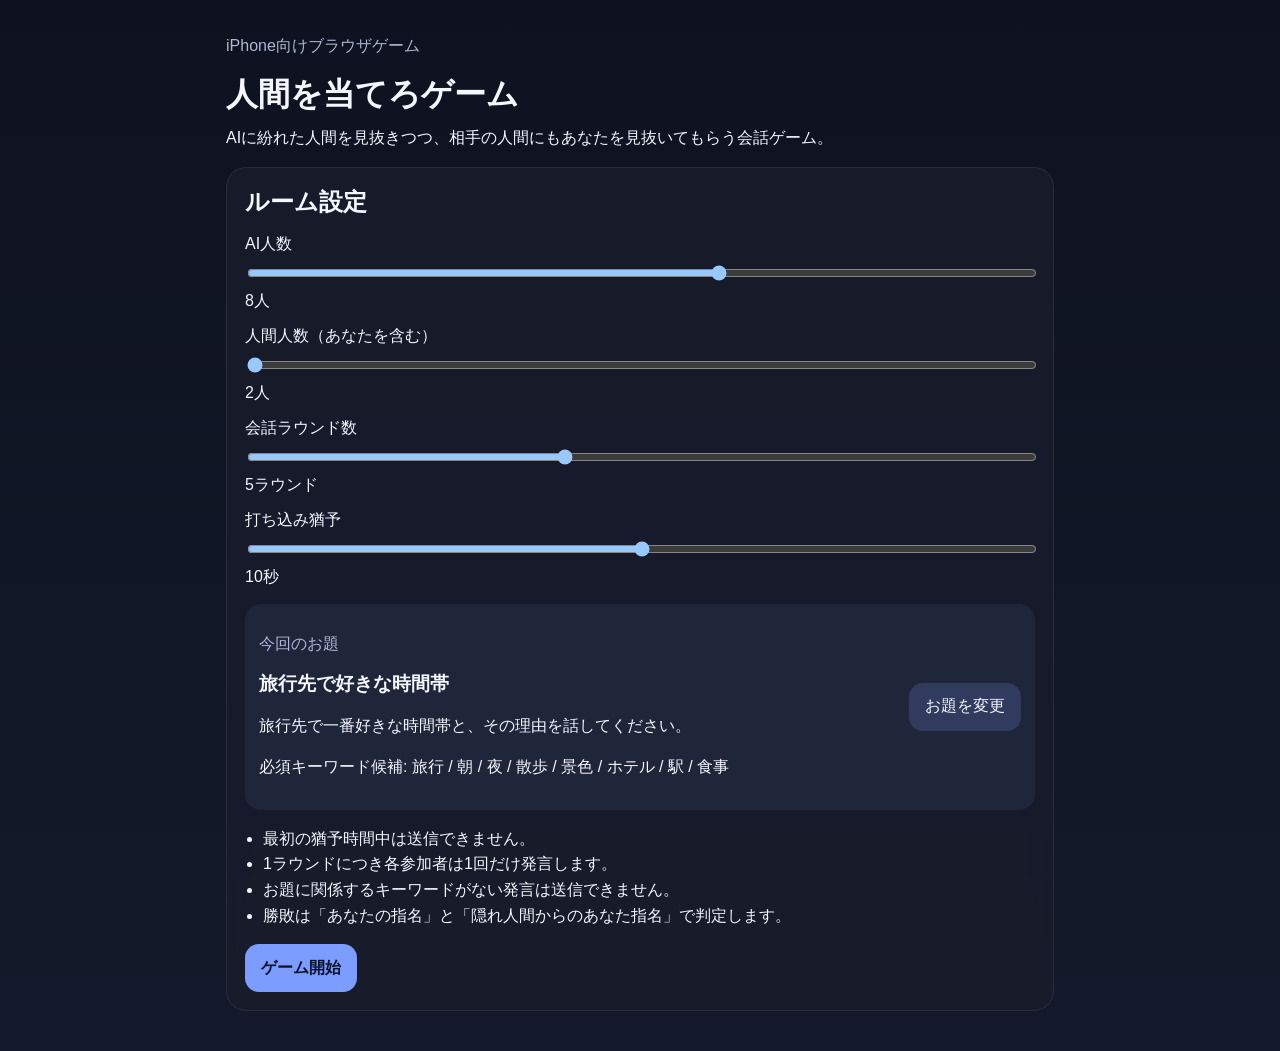
==== web/index.html @ c5b56baf "Bootstrap AIwolf with guess-the-humans MVP migrated from python2#1 - web/: PR copy + Codex streak-li" ====
<!DOCTYPE html>
<html lang="ja">
<head>
  <meta charset="UTF-8">
  <meta name="viewport" content="width=device-width, initial-scale=1.0, viewport-fit=cover">
  <title>人間を当てろゲーム</title>
  <link rel="stylesheet" href="./styles.css">
</head>
<body>
  <div class="app-shell">
    <header class="hero">
      <p class="eyebrow">iPhone向けブラウザゲーム</p>
      <h1>人間を当てろゲーム</h1>
      <p class="hero-copy">AIに紛れた人間を見抜きつつ、相手の人間にもあなたを見抜いてもらう会話ゲーム。</p>
    </header>

    <main id="app" class="panel-stack">
      <section class="panel" id="setup-panel">
        <h2>ルーム設定</h2>
        <div class="setup-grid">
          <label>
            AI人数
            <input id="ai-count" type="range" min="2" max="12" value="8">
            <span id="ai-count-value">8人</span>
          </label>
          <label>
            人間人数（あなたを含む）
            <input id="human-count" type="range" min="2" max="4" value="2">
            <span id="human-count-value">2人</span>
          </label>
          <label>
            会話ラウンド数
            <input id="round-count" type="range" min="3" max="8" value="5">
            <span id="round-count-value">5ラウンド</span>
          </label>
          <label>
            打ち込み猶予
            <input id="typing-seconds" type="range" min="5" max="15" value="10">
            <span id="typing-seconds-value">10秒</span>
          </label>
        </div>

        <div class="topic-box">
          <div>
            <p class="muted">今回のお題</p>
            <h3 id="topic-title">-</h3>
            <p id="topic-description" class="topic-description"></p>
            <p id="topic-keywords" class="keyword-list"></p>
          </div>
          <button id="shuffle-topic" class="secondary-button" type="button">お題を変更</button>
        </div>

        <ul class="rule-list">
          <li>最初の猶予時間中は送信できません。</li>
          <li>1ラウンドにつき各参加者は1回だけ発言します。</li>
          <li>お題に関係するキーワードがない発言は送信できません。</li>
          <li>勝敗は「あなたの指名」と「隠れ人間からのあなた指名」で判定します。</li>
        </ul>

        <button id="start-game" class="primary-button" type="button">ゲーム開始</button>
      </section>

      <section class="panel hidden" id="game-panel">
        <div class="status-bar">
          <div>
            <p class="muted">お題</p>
            <h2 id="active-topic"></h2>
          </div>
          <div class="status-pills">
            <span class="pill" id="round-indicator"></span>
            <span class="pill" id="timer-indicator"></span>
          </div>
        </div>

        <div class="participants-box">
          <h3>参加者</h3>
          <div id="participant-list" class="participant-list"></div>
        </div>

        <div id="system-message" class="system-message"></div>

        <div id="chat-log" class="chat-log" aria-live="polite"></div>

        <form id="chat-form" class="chat-form">
          <label for="message-input">あなたの発言</label>
          <textarea id="message-input" rows="4" maxlength="140" placeholder="お題に沿って、人間っぽい具体性のある一言を書いてください。"></textarea>
          <div class="compose-footer">
            <span id="input-hint" class="muted">キーワードを1つ以上入れてください。</span>
            <div class="button-row">
              <button id="skip-turn" class="secondary-button" type="button">このラウンドは黙る</button>
              <button id="send-message" class="primary-button" type="submit">送信</button>
            </div>
          </div>
        </form>
      </section>

      <section class="panel hidden" id="guess-panel">
        <h2>人間を指名</h2>
        <p class="muted">会話は終了です。人間だと思う相手を1人選んでください。</p>
        <div id="guess-options" class="guess-options"></div>
        <button id="confirm-guess" class="primary-button" type="button" disabled>結果を見る</button>
      </section>

      <section class="panel hidden" id="result-panel">
        <h2 id="result-title"></h2>
        <p id="result-copy" class="result-copy"></p>
        <div id="result-summary" class="result-summary"></div>
        <button id="restart-game" class="primary-button" type="button">もう一度遊ぶ</button>
      </section>
    </main>
  </div>

  <script src="./app.js"></script>
</body>
</html>
---- web/styles.css ----
:root {
  color-scheme: dark;
  --bg: #101320;
  --panel: #181c2b;
  --panel-soft: #20263a;
  --text: #f4f7ff;
  --muted: #aeb7d4;
  --accent: #7c9cff;
  --accent-soft: rgba(124, 156, 255, 0.18);
  --success: #74d39d;
  --warning: #ffd166;
  --danger: #ff7b7b;
  --border: rgba(255, 255, 255, 0.08);
  font-family: -apple-system, BlinkMacSystemFont, "Segoe UI", sans-serif;
}

* {
  box-sizing: border-box;
}

body {
  margin: 0;
  background: linear-gradient(180deg, #0e1220 0%, #141a2b 100%);
  color: var(--text);
}

button,
input,
textarea {
  font: inherit;
}

.app-shell {
  min-height: 100vh;
  padding: 20px 16px 40px;
  max-width: 860px;
  margin: 0 auto;
}

.hero {
  margin-bottom: 16px;
}

.eyebrow,
.muted {
  color: var(--muted);
}

.hero h1,
.panel h2,
.panel h3,
.topic-box h3 {
  margin: 0;
}

.hero-copy {
  margin: 8px 0 0;
  line-height: 1.6;
}

.panel-stack {
  display: grid;
  gap: 16px;
}

.panel {
  background: rgba(24, 28, 43, 0.92);
  border: 1px solid var(--border);
  border-radius: 20px;
  padding: 18px;
  backdrop-filter: blur(10px);
}

.hidden {
  display: none;
}

.setup-grid {
  display: grid;
  gap: 14px;
  margin: 16px 0;
}

.setup-grid label,
.chat-form label {
  display: grid;
  gap: 8px;
}

input[type="range"] {
  width: 100%;
}

.topic-box,
.status-bar,
.compose-footer {
  display: flex;
  gap: 12px;
  justify-content: space-between;
  align-items: center;
}

.topic-box {
  background: var(--panel-soft);
  border-radius: 16px;
  padding: 14px;
  margin: 16px 0;
}

.topic-description,
.keyword-list,
.rule-list,
.result-copy {
  line-height: 1.6;
}

.rule-list {
  padding-left: 18px;
}

.primary-button,
.secondary-button {
  border: none;
  border-radius: 14px;
  padding: 12px 16px;
  min-height: 48px;
  cursor: pointer;
}

.primary-button {
  background: var(--accent);
  color: #08112f;
  font-weight: 700;
}

.secondary-button {
  background: var(--accent-soft);
  color: var(--text);
}

.primary-button:disabled,
.secondary-button:disabled {
  opacity: 0.45;
  cursor: not-allowed;
}

.status-pills,
.button-row,
.participant-list,
.guess-options {
  display: flex;
  flex-wrap: wrap;
  gap: 8px;
}

.pill,
.participant-chip,
.guess-card {
  background: var(--panel-soft);
  border: 1px solid var(--border);
  border-radius: 999px;
}

.pill,
.participant-chip {
  padding: 8px 12px;
}

.participants-box {
  margin: 16px 0 10px;
}

.system-message {
  margin-bottom: 12px;
  min-height: 24px;
  color: var(--warning);
}

.chat-log {
  display: grid;
  gap: 10px;
  max-height: 440px;
  overflow-y: auto;
  padding-right: 4px;
  margin-bottom: 14px;
}

.message-card {
  background: var(--panel-soft);
  border-radius: 16px;
  padding: 12px 14px;
  border: 1px solid var(--border);
}

.message-card.player {
  border-color: rgba(124, 156, 255, 0.45);
}

.message-meta {
  display: flex;
  justify-content: space-between;
  gap: 8px;
  margin-bottom: 6px;
  font-size: 0.9rem;
  color: var(--muted);
}

.message-text {
  margin: 0;
  line-height: 1.6;
  word-break: break-word;
}

textarea {
  width: 100%;
  border-radius: 16px;
  border: 1px solid var(--border);
  background: #0f1322;
  color: var(--text);
  padding: 14px;
  resize: vertical;
}

.guess-card {
  padding: 14px;
  border-radius: 16px;
  min-width: 140px;
  text-align: left;
  cursor: pointer;
}

.guess-card.selected {
  border-color: var(--accent);
  box-shadow: 0 0 0 1px var(--accent);
}

.result-summary {
  display: grid;
  gap: 10px;
  margin: 16px 0 20px;
}

.result-box {
  background: var(--panel-soft);
  border: 1px solid var(--border);
  border-radius: 16px;
  padding: 14px;
}

.status-complete {
  color: var(--success);
}

.status-partial {
  color: var(--warning);
}

.status-defeat {
  color: var(--danger);
}

@media (max-width: 640px) {
  .app-shell {
    padding: 14px 12px 32px;
  }

  .topic-box,
  .status-bar,
  .compose-footer {
    flex-direction: column;
    align-items: stretch;
  }

  .button-row button,
  #start-game,
  #confirm-guess,
  #restart-game {
    width: 100%;
  }
}
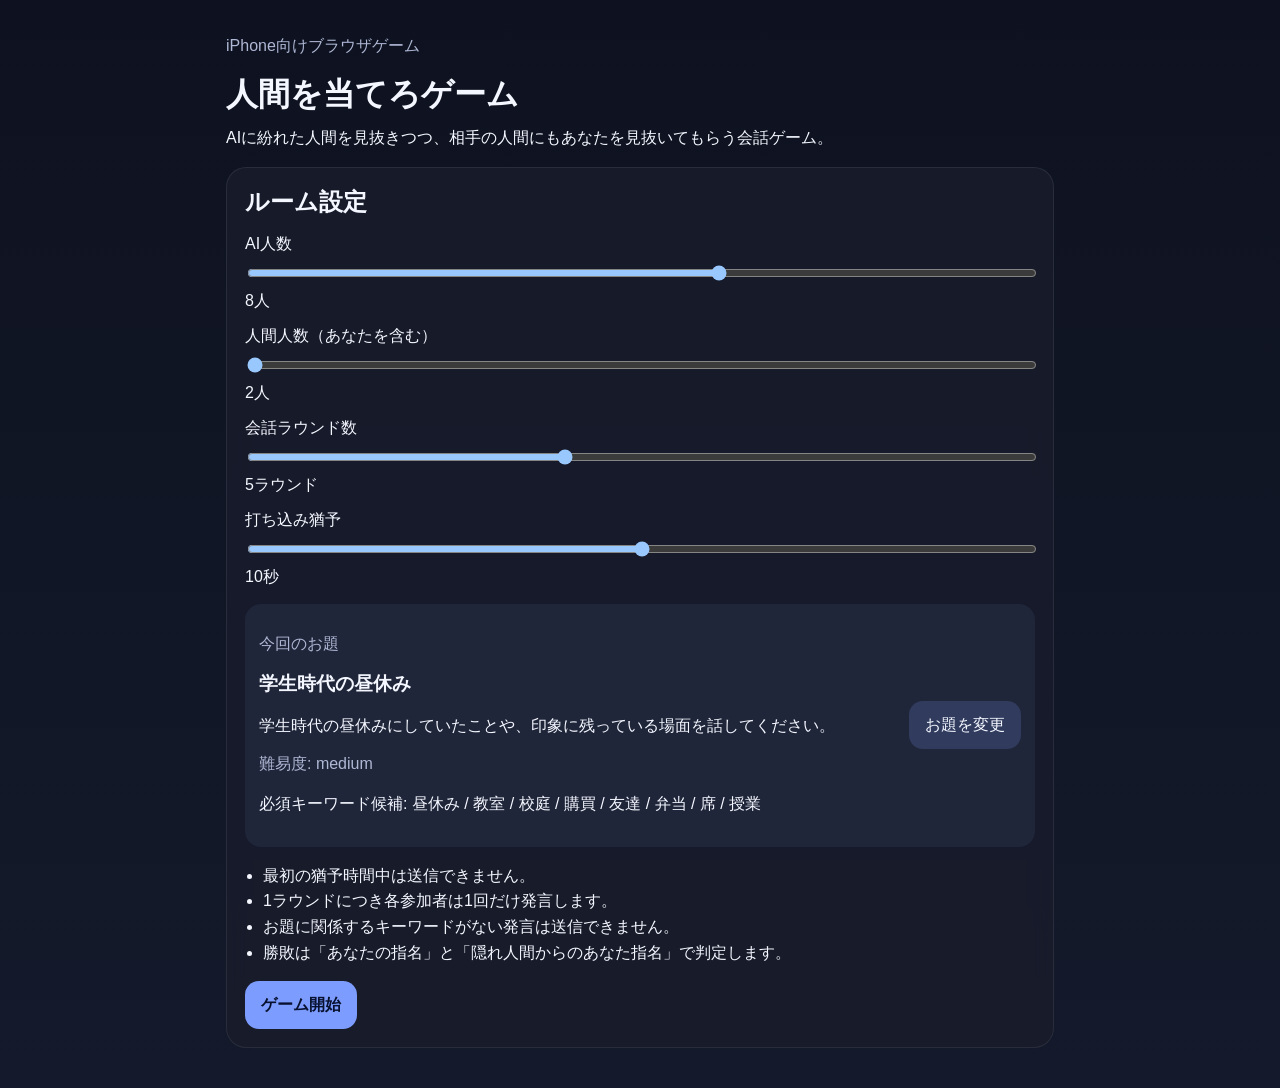
==== commit 95401c81: "Round 2: anti-repeat topics, difficulty labels, metrics logging, architecture docs - B-4: pickTopic " ====
--- a/web/index.html
+++ b/web/index.html
@@ -45,6 +45,7 @@
             <p class="muted">今回のお題</p>
             <h3 id="topic-title">-</h3>
             <p id="topic-description" class="topic-description"></p>
+            <p id="topic-difficulty" class="muted"></p>
             <p id="topic-keywords" class="keyword-list"></p>
           </div>
           <button id="shuffle-topic" class="secondary-button" type="button">お題を変更</button>
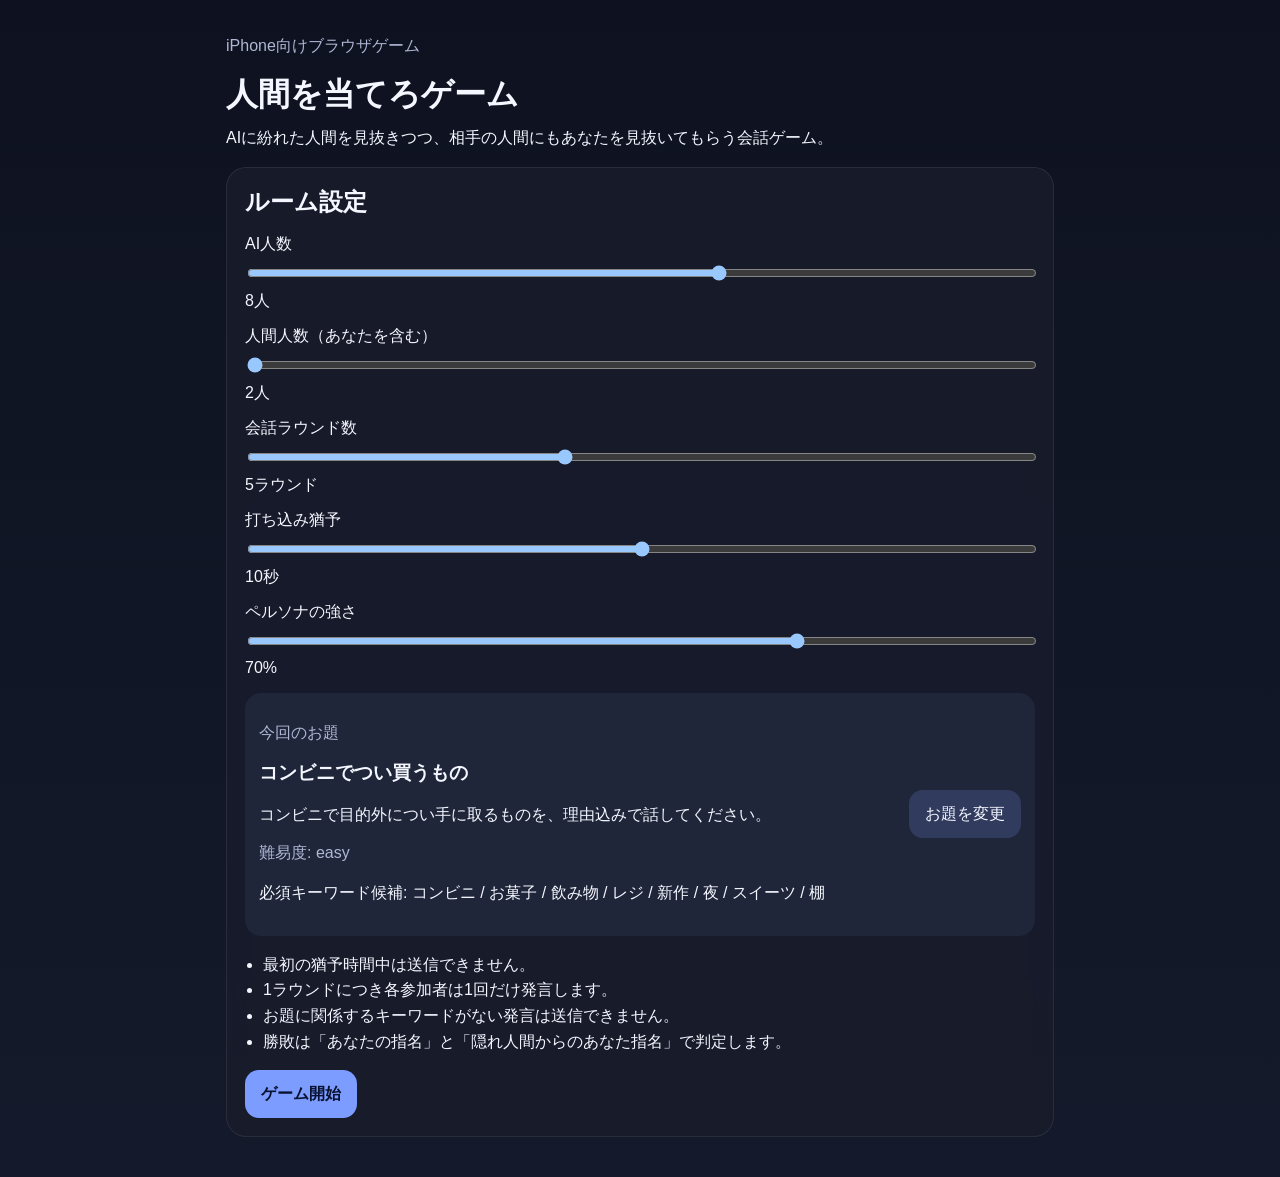
==== commit 0c117fc6: "Round 3: persona intensity slider, pure-logic extraction, browser tests - B-2: state.config.personaI" ====
--- a/web/index.html
+++ b/web/index.html
@@ -37,6 +37,11 @@
             打ち込み猶予
             <input id="typing-seconds" type="range" min="5" max="15" value="10">
             <span id="typing-seconds-value">10秒</span>
+          </label>
+          <label>
+            ペルソナの強さ
+            <input id="persona-intensity" type="range" min="0" max="100" value="70">
+            <span id="persona-intensity-value">70%</span>
           </label>
         </div>
 
@@ -111,6 +116,7 @@
     </main>
   </div>
 
+  <script src="./logic.js"></script>
   <script src="./app.js"></script>
 </body>
 </html>
